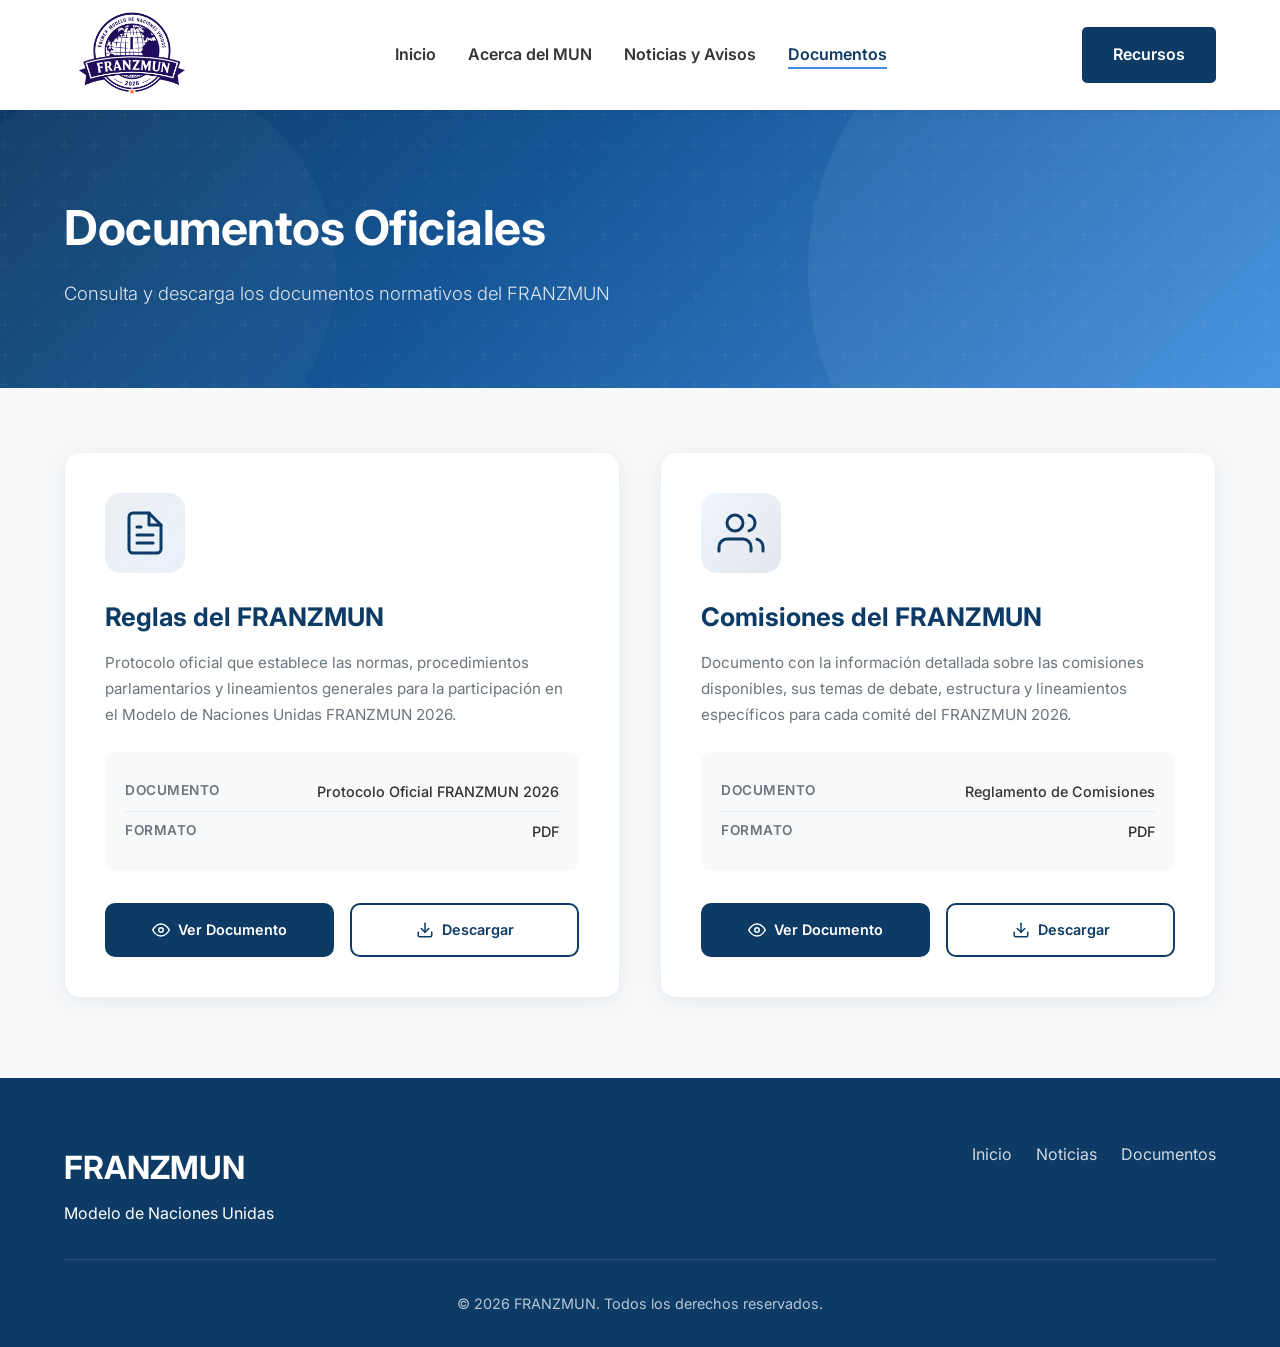
==== documentos.html @ 7cefefeb "Primer commit - FRANZMUN website con pagina de documentos" ====
<!DOCTYPE html>
<html lang="es">
<head>
    <meta charset="UTF-8">
    <meta name="viewport" content="width=device-width, initial-scale=1.0">
    <title>Documentos Oficiales | FRANZMUN</title>
    <meta name="description" content="Documentos oficiales de FRANZMUN: Protocolo y reglas del Modelo de Naciones Unidas y reglamento de Comisiones.">
    <!-- Google Fonts -->
    <link rel="preconnect" href="https://fonts.googleapis.com">
    <link rel="preconnect" href="https://fonts.gstatic.com" crossorigin>
    <link href="https://fonts.googleapis.com/css2?family=Inter:wght@300;400;600;700&display=swap" rel="stylesheet">
    <!-- Custom CSS -->
    <link rel="stylesheet" href="css/styles.css">
</head>
<body>

    <!-- Header / Navbar -->
    <header class="header">
        <div class="container navbar">
            <div class="logo">
                <a href="index.html"><img src="franzmun_transparente.png" alt="FRANZMUN Logo" class="logo-img"></a>
            </div>
            <nav class="nav-links">
                <ul>
                    <li><a href="index.html">Inicio</a></li>
                    <li><a href="index.html#acerca">Acerca del MUN</a></li>
                    <li><a href="index.html#noticias">Noticias y Avisos</a></li>
                    <li><a href="documentos.html" class="active-link">Documentos</a></li>
                </ul>
            </nav>
            <a href="index.html#herramientas" class="btn btn-primary">Recursos</a>
            <div class="menu-toggle" id="mobile-menu">
                <span class="bar"></span>
                <span class="bar"></span>
                <span class="bar"></span>
            </div>
        </div>
    </header>

    <!-- Page Banner -->
    <section class="docs-banner">
        <div class="docs-banner-overlay"></div>
        <div class="container docs-banner-content">
            <h1>Documentos Oficiales</h1>
            <p>Consulta y descarga los documentos normativos del FRANZMUN</p>
        </div>
    </section>

    <!-- Documents Section -->
    <section class="section docs-section">
        <div class="container">
            <div class="docs-grid">

                <!-- Reglas del FRANZMUN -->
                <div class="doc-card" id="reglas-card">
                    <div class="doc-card-icon">
                        <svg xmlns="http://www.w3.org/2000/svg" width="48" height="48" viewBox="0 0 24 24" fill="none" stroke="currentColor" stroke-width="1.5" stroke-linecap="round" stroke-linejoin="round">
                            <path d="M14 2H6a2 2 0 0 0-2 2v16a2 2 0 0 0 2 2h12a2 2 0 0 0 2-2V8z"/>
                            <polyline points="14 2 14 8 20 8"/>
                            <line x1="16" y1="13" x2="8" y2="13"/>
                            <line x1="16" y1="17" x2="8" y2="17"/>
                            <polyline points="10 9 9 9 8 9"/>
                        </svg>
                    </div>
                    <h2>Reglas del FRANZMUN</h2>
                    <p class="doc-description">Protocolo oficial que establece las normas, procedimientos parlamentarios y lineamientos generales para la participación en el Modelo de Naciones Unidas FRANZMUN 2026.</p>
                    <div class="doc-details">
                        <div class="doc-detail-item">
                            <span class="doc-detail-label">Documento</span>
                            <span class="doc-detail-value">Protocolo Oficial FRANZMUN 2026</span>
                        </div>
                        <div class="doc-detail-item">
                            <span class="doc-detail-label">Formato</span>
                            <span class="doc-detail-value">PDF</span>
                        </div>
                    </div>
                    <div class="doc-actions">
                        <a href="PROTOCOLO OFICIAL FRANZMUN 2026 (1).pdf" target="_blank" class="btn btn-primary doc-btn" id="btn-ver-reglas">
                            <svg xmlns="http://www.w3.org/2000/svg" width="18" height="18" viewBox="0 0 24 24" fill="none" stroke="currentColor" stroke-width="2" stroke-linecap="round" stroke-linejoin="round"><path d="M1 12s4-8 11-8 11 8 11 8-4 8-11 8-11-8-11-8z"/><circle cx="12" cy="12" r="3"/></svg>
                            Ver Documento
                        </a>
                        <a href="PROTOCOLO OFICIAL FRANZMUN 2026 (1).pdf" download class="btn btn-secondary doc-btn" id="btn-descargar-reglas">
                            <svg xmlns="http://www.w3.org/2000/svg" width="18" height="18" viewBox="0 0 24 24" fill="none" stroke="currentColor" stroke-width="2" stroke-linecap="round" stroke-linejoin="round"><path d="M21 15v4a2 2 0 0 1-2 2H5a2 2 0 0 1-2-2v-4"/><polyline points="7 10 12 15 17 10"/><line x1="12" y1="15" x2="12" y2="3"/></svg>
                            Descargar
                        </a>
                    </div>
                </div>

                <!-- Comisiones del FRANZMUN -->
                <div class="doc-card" id="comisiones-card">
                    <div class="doc-card-icon comisiones-icon">
                        <svg xmlns="http://www.w3.org/2000/svg" width="48" height="48" viewBox="0 0 24 24" fill="none" stroke="currentColor" stroke-width="1.5" stroke-linecap="round" stroke-linejoin="round">
                            <path d="M17 21v-2a4 4 0 0 0-4-4H5a4 4 0 0 0-4 4v2"/>
                            <circle cx="9" cy="7" r="4"/>
                            <path d="M23 21v-2a4 4 0 0 0-3-3.87"/>
                            <path d="M16 3.13a4 4 0 0 1 0 7.75"/>
                        </svg>
                    </div>
                    <h2>Comisiones del FRANZMUN</h2>
                    <p class="doc-description">Documento con la información detallada sobre las comisiones disponibles, sus temas de debate, estructura y lineamientos específicos para cada comité del FRANZMUN 2026.</p>
                    <div class="doc-details">
                        <div class="doc-detail-item">
                            <span class="doc-detail-label">Documento</span>
                            <span class="doc-detail-value">Reglamento de Comisiones</span>
                        </div>
                        <div class="doc-detail-item">
                            <span class="doc-detail-label">Formato</span>
                            <span class="doc-detail-value">PDF</span>
                        </div>
                    </div>
                    <div class="doc-actions">
                        <a href="Documento sin título (3).pdf" target="_blank" class="btn btn-primary doc-btn" id="btn-ver-comisiones">
                            <svg xmlns="http://www.w3.org/2000/svg" width="18" height="18" viewBox="0 0 24 24" fill="none" stroke="currentColor" stroke-width="2" stroke-linecap="round" stroke-linejoin="round"><path d="M1 12s4-8 11-8 11 8 11 8-4 8-11 8-11-8-11-8z"/><circle cx="12" cy="12" r="3"/></svg>
                            Ver Documento
                        </a>
                        <a href="Documento sin título (3).pdf" download class="btn btn-secondary doc-btn" id="btn-descargar-comisiones">
                            <svg xmlns="http://www.w3.org/2000/svg" width="18" height="18" viewBox="0 0 24 24" fill="none" stroke="currentColor" stroke-width="2" stroke-linecap="round" stroke-linejoin="round"><path d="M21 15v4a2 2 0 0 1-2 2H5a2 2 0 0 1-2-2v-4"/><polyline points="7 10 12 15 17 10"/><line x1="12" y1="15" x2="12" y2="3"/></svg>
                            Descargar
                        </a>
                    </div>
                </div>

            </div>
        </div>
    </section>

    <!-- Footer -->
    <footer class="footer">
        <div class="container">
            <div class="footer-content">
                <div class="footer-brand">
                    <h2>FRANZMUN</h2>
                    <p>Modelo de Naciones Unidas</p>
                </div>
                <div class="footer-links">
                    <ul>
                        <li><a href="index.html">Inicio</a></li>
                        <li><a href="index.html#noticias">Noticias</a></li>
                        <li><a href="documentos.html">Documentos</a></li>
                    </ul>
                </div>
            </div>
            <div class="footer-bottom">
                <p>&copy; 2026 FRANZMUN. Todos los derechos reservados.</p>
            </div>
        </div>
    </footer>

    <!-- Custom JS -->
    <script src="js/main.js"></script>
</body>
</html>
---- css/styles.css ----
/* =========================================
   VARIABLES & DESIGN TOKENS
   ========================================= */
:root {
    /* Colors - Corporate Blue, White, and Grays */
    --primary-color: #0d3b66;      /* Deep Corporate Blue */
    --primary-light: #165696;
    --secondary-color: #418fde;    /* UN Light Blue Accent */
    --bg-color: #ffffff;           /* Pure White */
    --bg-light: #f8f9fa;           /* Light Gray for section distinction */
    --text-main: #333333;          /* Dark gray for readable text */
    --text-muted: #6c757d;
    --white: #ffffff;
    
    /* Typography */
    --font-family: 'Inter', sans-serif;
    
    /* Transitions & Shadows */
    --transition-speed: 0.3s;
    --box-shadow: 0 10px 30px rgba(0, 0, 0, 0.05);
    --box-shadow-hover: 0 15px 40px rgba(13, 59, 102, 0.15);
}

/* =========================================
   RESET & GLOBAL STYLES
   ========================================= */
* {
    margin: 0;
    padding: 0;
    box-sizing: border-box;
}

html {
    scroll-behavior: smooth;
}

body {
    font-family: var(--font-family);
    background-color: var(--bg-color);
    color: var(--text-main);
    line-height: 1.6;
    overflow-x: hidden;
}

a {
    text-decoration: none;
    color: inherit;
    transition: color var(--transition-speed);
}

ul {
    list-style: none;
}

.container {
    width: 90%;
    max-width: 1200px;
    margin: 0 auto;
}

.section {
    padding: 5rem 0;
}

.bg-light {
    background-color: var(--bg-light);
}

.text-center {
    text-align: center;
}

.section-header {
    margin-bottom: 3rem;
}

.section-header h2 {
    font-size: 2.5rem;
    color: var(--primary-color);
    margin-bottom: 0.5rem;
}

.section-header p {
    color: var(--text-muted);
    font-size: 1.1rem;
}

/* =========================================
   BUTTONS
   ========================================= */
.btn {
    display: inline-block;
    padding: 0.8rem 1.8rem;
    border-radius: 5px;
    font-weight: 600;
    cursor: pointer;
    transition: all var(--transition-speed);
    text-align: center;
}

.btn-primary {
    background-color: var(--primary-color);
    color: var(--white);
    border: 2px solid var(--primary-color);
}

.btn-primary:hover {
    background-color: var(--primary-light);
    border-color: var(--primary-light);
    transform: translateY(-2px);
    box-shadow: 0 5px 15px rgba(13, 59, 102, 0.3);
}

.btn-secondary {
    background-color: transparent;
    color: var(--primary-color);
    border: 2px solid var(--primary-color);
}

.btn-secondary:hover {
    background-color: var(--primary-color);
    color: var(--white);
    transform: translateY(-2px);
}

/* =========================================
   HEADER & NAVBAR
   ========================================= */
.header {
    background-color: rgba(255, 255, 255, 0.95);
    backdrop-filter: blur(10px);
    position: fixed;
    width: 100%;
    top: 0;
    z-index: 1000;
    box-shadow: 0 2px 10px rgba(0,0,0,0.05);
}

.navbar {
    display: flex;
    justify-content: space-between;
    align-items: center;
    height: 110px;
}

.logo a {
    display: flex;
    align-items: center;
}

.logo-img {
    height: 90px;
    width: auto;
    transition: transform var(--transition-speed);
}
.logo-img:hover {
    transform: scale(1.05);
}

.nav-links ul {
    display: flex;
    gap: 2rem;
}

.nav-links a {
    font-weight: 600;
    color: var(--text-main);
    position: relative;
}

.nav-links a::after {
    content: '';
    position: absolute;
    width: 0;
    height: 2px;
    bottom: -5px;
    left: 0;
    background-color: var(--secondary-color);
    transition: width var(--transition-speed);
}

.nav-links a:hover::after {
    width: 100%;
}

.nav-links a:hover {
    color: var(--primary-color);
}

.menu-toggle {
    display: none;
    cursor: pointer;
}

.bar {
    display: block;
    width: 25px;
    height: 3px;
    margin: 5px auto;
    transition: all 0.3s ease-in-out;
    background-color: var(--primary-color);
}

/* =========================================
   HERO SECTION
   ========================================= */
.hero {
    margin-top: 80px;
    min-height: calc(100vh - 80px);
    display: flex;
    align-items: center;
    background: linear-gradient(135deg, rgba(248,249,250,1) 0%, rgba(233,236,239,1) 100%);
    position: relative;
    overflow: hidden;
}

/* Abstract Background Shapes */
.hero::before {
    content: '';
    position: absolute;
    top: -10%;
    right: -5%;
    width: 500px;
    height: 500px;
    background-color: rgba(13, 59, 102, 0.05);
    border-radius: 50%;
    z-index: 0;
}

.hero-content {
    max-width: 800px;
    position: relative;
    z-index: 1;
}

.hero h1 {
    font-size: 4rem;
    line-height: 1.2;
    color: var(--primary-color);
    margin-bottom: 1.5rem;
}

.hero h1 span {
    color: var(--secondary-color);
}

.hero p {
    font-size: 1.2rem;
    color: var(--text-muted);
    margin-bottom: 2rem;
    max-width: 600px;
}

.hero-buttons {
    display: flex;
    gap: 1rem;
}

/* =========================================
   CARDS (About & Tools)
   ========================================= */
.about-grid, .tools-grid {
    display: grid;
    grid-template-columns: repeat(auto-fit, minmax(300px, 1fr));
    gap: 2rem;
}

.card, .tool-card {
    background-color: var(--white);
    padding: 2.5rem;
    border-radius: 10px;
    box-shadow: var(--box-shadow);
    transition: all var(--transition-speed);
    border-bottom: 4px solid transparent;
}

.card:hover, .tool-card:hover {
    transform: translateY(-5px);
    box-shadow: var(--box-shadow-hover);
    border-bottom-color: var(--primary-color);
}

.card h3, .tool-card h3 {
    color: var(--primary-color);
    margin-bottom: 1rem;
    font-size: 1.5rem;
}

/* =========================================
   NEWS SECTION
   ========================================= */
.news-grid {
    display: grid;
    grid-template-columns: repeat(auto-fit, minmax(300px, 1fr));
    gap: 2rem;
}

.news-card {
    background: var(--white);
    border-radius: 10px;
    overflow: hidden;
    box-shadow: var(--box-shadow);
    transition: transform var(--transition-speed);
}

.news-card:hover {
    transform: translateY(-5px);
    box-shadow: var(--box-shadow-hover);
}

.news-image {
    width: 100%;
    height: 200px;
    background-color: #e9ecef;
}

.news-content {
    padding: 1.5rem;
}

.news-content .date {
    font-size: 0.85rem;
    color: var(--secondary-color);
    font-weight: 600;
    display: block;
    margin-bottom: 0.5rem;
}

.news-content h3 {
    margin-bottom: 1rem;
    font-size: 1.25rem;
}

.read-more {
    color: var(--primary-color);
    font-weight: 600;
    font-size: 0.9rem;
}

.read-more:hover {
    color: var(--secondary-color);
}

/* =========================================
   VIDEO SECTION
   ========================================= */
.video-wrapper {
    width: 100%;
    max-width: 800px;
    margin: 0 auto;
    border-radius: 15px;
    overflow: hidden;
    box-shadow: var(--box-shadow);
    aspect-ratio: 16/9;
    background-color: #000;
    display: flex;
    justify-content: center;
    align-items: center;
    position: relative;
    cursor: pointer;
}

.video-placeholder {
    text-align: center;
    color: var(--white);
}

.play-icon {
    font-size: 4rem;
    color: rgba(255, 255, 255, 0.8);
    transition: color var(--transition-speed), transform var(--transition-speed);
}

.video-wrapper:hover .play-icon {
    color: var(--white);
    transform: scale(1.1);
}

/* =========================================
   FOOTER
   ========================================= */
.footer {
    background-color: var(--primary-color);
    color: var(--white);
    padding: 4rem 0 2rem;
}

.footer-content {
    display: flex;
    justify-content: space-between;
    flex-wrap: wrap;
    margin-bottom: 2rem;
    border-bottom: 1px solid rgba(255,255,255,0.1);
    padding-bottom: 2rem;
}

.footer-brand {
    display: flex;
    flex-direction: column;
}

.footer-brand h2 {
    font-size: 2rem;
    margin-bottom: 0.5rem;
}

.footer-links ul {
    display: flex;
    gap: 1.5rem;
}

.footer-links a {
    opacity: 0.8;
}

.footer-links a:hover {
    opacity: 1;
    color: var(--secondary-color);
}

.footer-bottom {
    text-align: center;
    opacity: 0.7;
    font-size: 0.9rem;
}

/* =========================================
   RESPONSIVE DESIGN
   ========================================= */
@media (max-width: 900px) {
    .hero h1 {
        font-size: 3rem;
    }
}

@media (max-width: 768px) {
    .menu-toggle {
        display: block;
    }

    .nav-links {
        position: absolute;
        top: 80px;
        left: -100%;
        width: 100%;
        background-color: var(--white);
        flex-direction: column;
        text-align: center;
        transition: 0.3s;
        box-shadow: 0 10px 10px rgba(0,0,0,0.1);
        padding: 2rem 0;
    }

    .nav-links.active {
        left: 0;
    }

    .nav-links ul {
        flex-direction: column;
        gap: 1.5rem;
    }

    .navbar .btn {
        display: none;
    }

    .hero {
        text-align: center;
    }

    .hero-buttons {
        justify-content: center;
    }
}

/* =========================================
   DOCUMENTS PAGE
   ========================================= */

/* Active nav link */
.active-link {
    color: var(--primary-color) !important;
}

.active-link::after {
    width: 100% !important;
}

/* Banner */
.docs-banner {
    margin-top: 110px;
    position: relative;
    background: linear-gradient(135deg, var(--primary-color) 0%, var(--primary-light) 40%, var(--secondary-color) 100%);
    padding: 5rem 0;
    overflow: hidden;
}

.docs-banner::before {
    content: '';
    position: absolute;
    top: -50%;
    right: -10%;
    width: 600px;
    height: 600px;
    background: rgba(255, 255, 255, 0.05);
    border-radius: 50%;
    z-index: 0;
}

.docs-banner::after {
    content: '';
    position: absolute;
    bottom: -30%;
    left: -5%;
    width: 400px;
    height: 400px;
    background: rgba(255, 255, 255, 0.03);
    border-radius: 50%;
    z-index: 0;
}

.docs-banner-overlay {
    position: absolute;
    top: 0;
    left: 0;
    right: 0;
    bottom: 0;
    background: url("data:image/svg+xml,%3Csvg width='60' height='60' viewBox='0 0 60 60' xmlns='http://www.w3.org/2000/svg'%3E%3Cg fill='none' fill-rule='evenodd'%3E%3Cg fill='%23ffffff' fill-opacity='0.03'%3E%3Cpath d='M36 34v-4h-2v4h-4v2h4v4h2v-4h4v-2h-4zm0-30V0h-2v4h-4v2h4v4h2V6h4V4h-4zM6 34v-4H4v4H0v2h4v4h2v-4h4v-2H6zM6 4V0H4v4H0v2h4v4h2V6h4V4H6z'/%3E%3C/g%3E%3C/g%3E%3C/svg%3E");
    z-index: 0;
}

.docs-banner-content {
    position: relative;
    z-index: 1;
}

.docs-banner-content h1 {
    font-size: 3rem;
    color: var(--white);
    margin-bottom: 0.75rem;
    font-weight: 700;
    letter-spacing: -0.5px;
}

.docs-banner-content p {
    color: rgba(255, 255, 255, 0.85);
    font-size: 1.15rem;
    font-weight: 300;
}

/* Documents Grid */
.docs-section {
    padding: 4rem 0 5rem;
    background-color: var(--bg-light);
}

.docs-grid {
    display: grid;
    grid-template-columns: repeat(2, 1fr);
    gap: 2.5rem;
}

/* Document Card */
.doc-card {
    background: var(--white);
    border-radius: 16px;
    padding: 2.5rem;
    box-shadow: 0 4px 24px rgba(13, 59, 102, 0.08);
    transition: all 0.4s cubic-bezier(0.25, 0.46, 0.45, 0.94);
    position: relative;
    overflow: hidden;
    border: 1px solid rgba(13, 59, 102, 0.06);
}

.doc-card::before {
    content: '';
    position: absolute;
    top: 0;
    left: 0;
    right: 0;
    height: 4px;
    background: linear-gradient(90deg, var(--primary-color), var(--secondary-color));
    transform: scaleX(0);
    transform-origin: left;
    transition: transform 0.4s ease;
}

.doc-card:hover {
    transform: translateY(-8px);
    box-shadow: 0 20px 50px rgba(13, 59, 102, 0.15);
}

.doc-card:hover::before {
    transform: scaleX(1);
}

/* Card Icon */
.doc-card-icon {
    width: 80px;
    height: 80px;
    border-radius: 16px;
    background: linear-gradient(135deg, rgba(13, 59, 102, 0.08), rgba(65, 143, 222, 0.12));
    display: flex;
    align-items: center;
    justify-content: center;
    margin-bottom: 1.5rem;
    color: var(--primary-color);
    transition: all 0.4s ease;
}

.comisiones-icon {
    background: linear-gradient(135deg, rgba(65, 143, 222, 0.08), rgba(13, 59, 102, 0.12));
}

.doc-card:hover .doc-card-icon {
    background: linear-gradient(135deg, var(--primary-color), var(--secondary-color));
    color: var(--white);
    transform: scale(1.05);
}

/* Card Content */
.doc-card h2 {
    font-size: 1.6rem;
    color: var(--primary-color);
    margin-bottom: 0.75rem;
    font-weight: 700;
}

.doc-description {
    color: var(--text-muted);
    font-size: 0.95rem;
    line-height: 1.7;
    margin-bottom: 1.5rem;
}

/* Document Details */
.doc-details {
    background: var(--bg-light);
    border-radius: 10px;
    padding: 1.25rem;
    margin-bottom: 2rem;
}

.doc-detail-item {
    display: flex;
    justify-content: space-between;
    align-items: center;
    padding: 0.5rem 0;
}

.doc-detail-item + .doc-detail-item {
    border-top: 1px solid rgba(13, 59, 102, 0.08);
}

.doc-detail-label {
    font-size: 0.85rem;
    color: var(--text-muted);
    font-weight: 600;
    text-transform: uppercase;
    letter-spacing: 0.5px;
}

.doc-detail-value {
    font-size: 0.9rem;
    color: var(--text-main);
    font-weight: 500;
}

/* Action Buttons */
.doc-actions {
    display: flex;
    gap: 1rem;
}

.doc-btn {
    flex: 1;
    display: inline-flex;
    align-items: center;
    justify-content: center;
    gap: 0.5rem;
    padding: 0.85rem 1.2rem;
    font-size: 0.9rem;
    border-radius: 10px;
}

.doc-btn svg {
    flex-shrink: 0;
}

/* Responsive for Documents Page */
@media (max-width: 900px) {
    .docs-grid {
        grid-template-columns: 1fr;
        gap: 2rem;
    }

    .docs-banner-content h1 {
        font-size: 2.2rem;
    }
}

@media (max-width: 768px) {
    .docs-banner {
        margin-top: 80px;
        padding: 3rem 0;
    }

    .docs-banner-content h1 {
        font-size: 1.8rem;
    }

    .doc-card {
        padding: 1.5rem;
    }

    .doc-actions {
        flex-direction: column;
    }
}
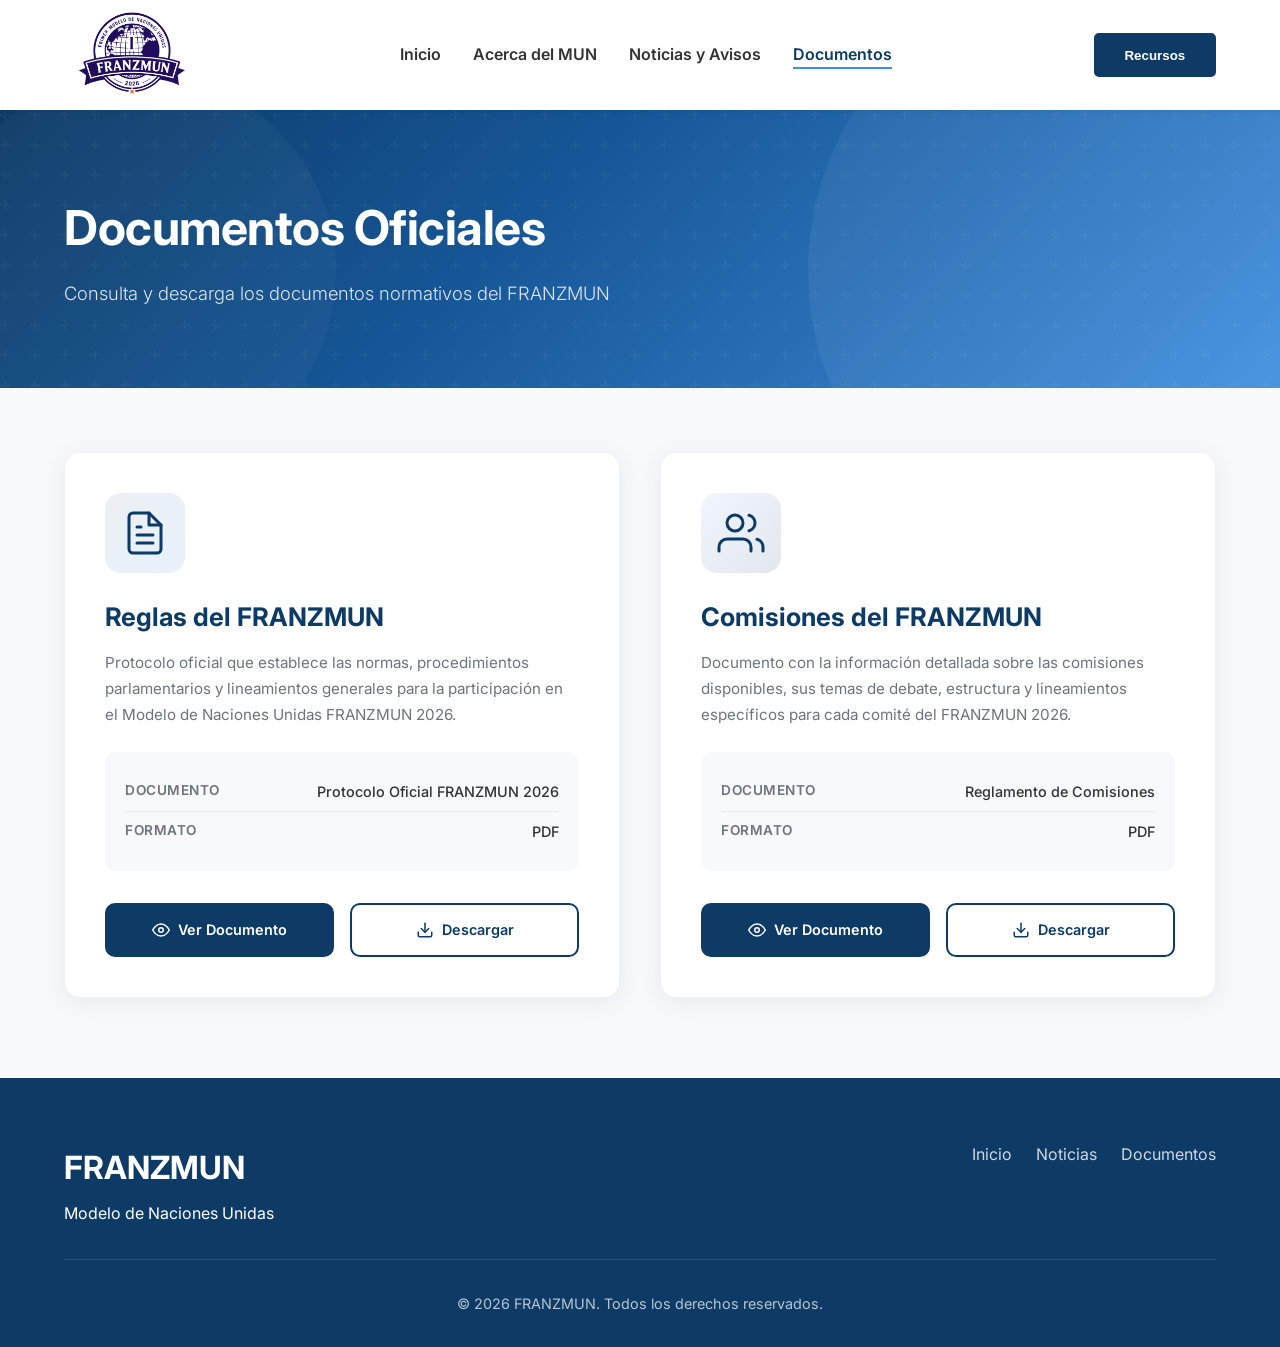
==== commit 7c5e7d32: "feat: agregar boton y modal de recursos con contactos e instagram" ====
--- a/documentos.html
+++ b/documentos.html
@@ -10,7 +10,7 @@
     <link rel="preconnect" href="https://fonts.gstatic.com" crossorigin>
     <link href="https://fonts.googleapis.com/css2?family=Inter:wght@300;400;600;700&display=swap" rel="stylesheet">
     <!-- Custom CSS -->
-    <link rel="stylesheet" href="css/styles.css">
+    <link rel="stylesheet" href="css/styles.css?v=1.1">
 </head>
 <body>
 
@@ -28,7 +28,7 @@
                     <li><a href="documentos.html" class="active-link">Documentos</a></li>
                 </ul>
             </nav>
-            <a href="index.html#herramientas" class="btn btn-primary">Recursos</a>
+            <button class="btn btn-primary" id="recursos-btn">Recursos</button>
             <div class="menu-toggle" id="mobile-menu">
                 <span class="bar"></span>
                 <span class="bar"></span>
@@ -109,11 +109,11 @@
                         </div>
                     </div>
                     <div class="doc-actions">
-                        <a href="Documento sin título (3).pdf" target="_blank" class="btn btn-primary doc-btn" id="btn-ver-comisiones">
+                        <a href="COMICIONES FRANZMUN.pdf" target="_blank" class="btn btn-primary doc-btn" id="btn-ver-comisiones">
                             <svg xmlns="http://www.w3.org/2000/svg" width="18" height="18" viewBox="0 0 24 24" fill="none" stroke="currentColor" stroke-width="2" stroke-linecap="round" stroke-linejoin="round"><path d="M1 12s4-8 11-8 11 8 11 8-4 8-11 8-11-8-11-8z"/><circle cx="12" cy="12" r="3"/></svg>
                             Ver Documento
                         </a>
-                        <a href="Documento sin título (3).pdf" download class="btn btn-secondary doc-btn" id="btn-descargar-comisiones">
+                        <a href="COMICIONES FRANZMUN.pdf" download class="btn btn-secondary doc-btn" id="btn-descargar-comisiones">
                             <svg xmlns="http://www.w3.org/2000/svg" width="18" height="18" viewBox="0 0 24 24" fill="none" stroke="currentColor" stroke-width="2" stroke-linecap="round" stroke-linejoin="round"><path d="M21 15v4a2 2 0 0 1-2 2H5a2 2 0 0 1-2-2v-4"/><polyline points="7 10 12 15 17 10"/><line x1="12" y1="15" x2="12" y2="3"/></svg>
                             Descargar
                         </a>
@@ -146,6 +146,64 @@
         </div>
     </footer>
 
+    <!-- Modal de Recursos -->
+    <div id="recursos-modal" class="modal-overlay">
+        <div class="modal-card">
+            <button class="modal-close" id="modal-close-btn" aria-label="Cerrar modal">
+                <svg xmlns="http://www.w3.org/2000/svg" width="24" height="24" viewBox="0 0 24 24" fill="none" stroke="currentColor" stroke-width="2" stroke-linecap="round" stroke-linejoin="round">
+                    <line x1="18" y1="6" x2="6" y2="18"></line>
+                    <line x1="6" y1="6" x2="18" y2="18"></line>
+                </svg>
+            </button>
+            <div class="modal-header">
+                <h2>Recursos FRANZMUN</h2>
+                <p>Información de contacto y redes oficiales del Modelo de Naciones Unidas</p>
+            </div>
+            <div class="modal-body">
+                <div class="modal-section">
+                    <h3>Contactos</h3>
+                    <div class="contacts-grid">
+                        <a href="tel:+59162389185" class="contact-item">
+                            <span class="contact-icon">
+                                <svg xmlns="http://www.w3.org/2000/svg" width="20" height="20" viewBox="0 0 24 24" fill="none" stroke="currentColor" stroke-width="2" stroke-linecap="round" stroke-linejoin="round">
+                                    <path d="M22 16.92v3a2 2 0 0 1-2.18 2 19.79 19.79 0 0 1-8.63-3.07 19.5 19.5 0 0 1-6-6 19.79 19.79 0 0 1-3.07-8.67A2 2 0 0 1 4.11 2h3a2 2 0 0 1 2 1.72 12.84 12.84 0 0 0 .7 2.81 2 2 0 0 1-.45 2.11L8.09 9.91a16 16 0 0 0 6 6l1.27-1.27a2 2 0 0 1 2.11-.45 12.84 12.84 0 0 0 2.81.7A2 2 0 0 1 22 16.92z"></path>
+                                </svg>
+                            </span>
+                            <div class="contact-details">
+                                <span class="contact-label">Teléfono 1</span>
+                                <span class="contact-value">+591 62389185</span>
+                            </div>
+                        </a>
+                        <a href="tel:+59160623508" class="contact-item">
+                            <span class="contact-icon">
+                                <svg xmlns="http://www.w3.org/2000/svg" width="20" height="20" viewBox="0 0 24 24" fill="none" stroke="currentColor" stroke-width="2" stroke-linecap="round" stroke-linejoin="round">
+                                    <path d="M22 16.92v3a2 2 0 0 1-2.18 2 19.79 19.79 0 0 1-8.63-3.07 19.5 19.5 0 0 1-6-6 19.79 19.79 0 0 1-3.07-8.67A2 2 0 0 1 4.11 2h3a2 2 0 0 1 2 1.72 12.84 12.84 0 0 0 .7 2.81 2 2 0 0 1-.45 2.11L8.09 9.91a16 16 0 0 0 6 6l1.27-1.27a2 2 0 0 1 2.11-.45 12.84 12.84 0 0 0 2.81.7A2 2 0 0 1 22 16.92z"></path>
+                                </svg>
+                            </span>
+                            <div class="contact-details">
+                                <span class="contact-label">Teléfono 2</span>
+                                <span class="contact-value">+591 60623508</span>
+                            </div>
+                        </a>
+                    </div>
+                </div>
+                <div class="modal-section">
+                    <h3>Síguenos</h3>
+                    <a href="https://www.instagram.com/franzmun.lp?igsh=ZDd5dXFoaGRzeDM3" target="_blank" rel="noopener noreferrer" class="instagram-link">
+                        <span class="instagram-icon">
+                            <svg xmlns="http://www.w3.org/2000/svg" width="24" height="24" viewBox="0 0 24 24" fill="none" stroke="currentColor" stroke-width="2" stroke-linecap="round" stroke-linejoin="round">
+                                <rect x="2" y="2" width="20" height="20" rx="5" ry="5"></rect>
+                                <path d="M16 11.37A4 4 0 1 1 12.63 8 4 4 0 0 1 16 11.37z"></path>
+                                <line x1="17.5" y1="6.5" x2="17.51" y2="6.5"></line>
+                            </svg>
+                        </span>
+                        <span class="instagram-text">Síguenos en Instagram</span>
+                    </a>
+                </div>
+            </div>
+        </div>
+    </div>
+
     <!-- Custom JS -->
     <script src="js/main.js"></script>
 </body>
--- a/css/styles.css
+++ b/css/styles.css
@@ -202,53 +202,172 @@
 }
 
 /* =========================================
-   HERO SECTION
-   ========================================= */
-.hero {
-    margin-top: 80px;
-    min-height: calc(100vh - 80px);
-    display: flex;
-    align-items: center;
-    background: linear-gradient(135deg, rgba(248,249,250,1) 0%, rgba(233,236,239,1) 100%);
+   HERO CAROUSEL
+   ========================================= */
+.hero-carousel {
+    margin-top: 110px;
     position: relative;
+    height: calc(100vh - 110px);
+    min-height: 500px;
     overflow: hidden;
 }
 
-/* Abstract Background Shapes */
-.hero::before {
-    content: '';
+.carousel-slides {
+    position: relative;
+    width: 100%;
+    height: 100%;
+}
+
+.carousel-slide {
     position: absolute;
-    top: -10%;
-    right: -5%;
-    width: 500px;
-    height: 500px;
-    background-color: rgba(13, 59, 102, 0.05);
-    border-radius: 50%;
+    top: 0;
+    left: 0;
+    width: 100%;
+    height: 100%;
+    background-size: cover;
+    background-position: center;
+    background-repeat: no-repeat;
+    opacity: 0;
+    transition: opacity 1s ease-in-out;
+    display: flex;
+    align-items: center;
     z-index: 0;
 }
 
-.hero-content {
+.carousel-slide.active {
+    opacity: 1;
+    z-index: 1;
+}
+
+.carousel-overlay {
+    position: absolute;
+    top: 0;
+    left: 0;
+    right: 0;
+    bottom: 0;
+    background: linear-gradient(135deg, rgba(13, 59, 102, 0.75) 0%, rgba(13, 59, 102, 0.45) 50%, rgba(0, 0, 0, 0.3) 100%);
+    z-index: 1;
+}
+
+.carousel-content {
+    position: relative;
+    z-index: 2;
     max-width: 800px;
-    position: relative;
-    z-index: 1;
-}
-
-.hero h1 {
+}
+
+.carousel-content h1 {
     font-size: 4rem;
-    line-height: 1.2;
-    color: var(--primary-color);
+    line-height: 1.15;
+    color: var(--white);
     margin-bottom: 1.5rem;
-}
-
-.hero h1 span {
-    color: var(--secondary-color);
-}
-
-.hero p {
+    text-shadow: 0 2px 20px rgba(0, 0, 0, 0.3);
+    animation: fadeInUp 0.8s ease-out;
+}
+
+.carousel-content h1 span {
+    color: #7ec8e3;
+}
+
+.carousel-content p {
     font-size: 1.2rem;
-    color: var(--text-muted);
+    color: rgba(255, 255, 255, 0.9);
     margin-bottom: 2rem;
     max-width: 600px;
+    text-shadow: 0 1px 10px rgba(0, 0, 0, 0.2);
+    animation: fadeInUp 0.8s ease-out 0.2s both;
+}
+
+.carousel-content .hero-buttons {
+    animation: fadeInUp 0.8s ease-out 0.4s both;
+}
+
+/* Light variant buttons for dark backgrounds */
+.btn-light {
+    color: var(--white) !important;
+    border-color: var(--white) !important;
+}
+
+.btn-light:hover {
+    background-color: var(--white) !important;
+    color: var(--primary-color) !important;
+}
+
+/* Carousel Indicators */
+.carousel-indicators {
+    position: absolute;
+    bottom: 2rem;
+    left: 50%;
+    transform: translateX(-50%);
+    display: flex;
+    gap: 0.75rem;
+    z-index: 10;
+}
+
+.indicator {
+    width: 12px;
+    height: 12px;
+    border-radius: 50%;
+    border: 2px solid rgba(255, 255, 255, 0.7);
+    background: transparent;
+    cursor: pointer;
+    transition: all 0.3s ease;
+    padding: 0;
+}
+
+.indicator:hover {
+    background: rgba(255, 255, 255, 0.5);
+}
+
+.indicator.active {
+    background: var(--white);
+    border-color: var(--white);
+    transform: scale(1.2);
+}
+
+/* Carousel Arrows */
+.carousel-arrow {
+    position: absolute;
+    top: 50%;
+    transform: translateY(-50%);
+    z-index: 10;
+    background: rgba(255, 255, 255, 0.15);
+    backdrop-filter: blur(5px);
+    border: 1px solid rgba(255, 255, 255, 0.25);
+    color: var(--white);
+    font-size: 1.5rem;
+    width: 50px;
+    height: 50px;
+    border-radius: 50%;
+    cursor: pointer;
+    transition: all 0.3s ease;
+    display: flex;
+    align-items: center;
+    justify-content: center;
+}
+
+.carousel-arrow:hover {
+    background: rgba(255, 255, 255, 0.3);
+    transform: translateY(-50%) scale(1.1);
+}
+
+.carousel-prev {
+    left: 1.5rem;
+}
+
+.carousel-next {
+    right: 1.5rem;
+}
+
+/* Animation */
+@keyframes fadeInUp {
+    from {
+        opacity: 0;
+        transform: translateY(25px);
+    }
+    to {
+        opacity: 1;
+        transform: translateY(0);
+    }
 }
 
 .hero-buttons {
@@ -377,6 +496,142 @@
 }
 
 /* =========================================
+   HOMEPAGE DOCUMENTS SECTION
+   ========================================= */
+.docs-home-grid {
+    display: grid;
+    grid-template-columns: repeat(2, 1fr);
+    gap: 2rem;
+    margin-bottom: 2.5rem;
+}
+
+.doc-home-card {
+    background: var(--white);
+    border-radius: 16px;
+    padding: 2.5rem;
+    box-shadow: 0 4px 24px rgba(13, 59, 102, 0.08);
+    transition: all 0.4s cubic-bezier(0.25, 0.46, 0.45, 0.94);
+    position: relative;
+    overflow: hidden;
+    border: 1px solid rgba(13, 59, 102, 0.06);
+}
+
+.doc-home-card::before {
+    content: '';
+    position: absolute;
+    top: 0;
+    left: 0;
+    right: 0;
+    height: 4px;
+    background: linear-gradient(90deg, var(--primary-color), var(--secondary-color));
+    transform: scaleX(0);
+    transform-origin: left;
+    transition: transform 0.4s ease;
+}
+
+.doc-home-card:hover {
+    transform: translateY(-8px);
+    box-shadow: 0 20px 50px rgba(13, 59, 102, 0.15);
+}
+
+.doc-home-card:hover::before {
+    transform: scaleX(1);
+}
+
+.doc-home-icon {
+    width: 70px;
+    height: 70px;
+    border-radius: 14px;
+    background: linear-gradient(135deg, rgba(13, 59, 102, 0.08), rgba(65, 143, 222, 0.12));
+    display: flex;
+    align-items: center;
+    justify-content: center;
+    margin-bottom: 1.25rem;
+    color: var(--primary-color);
+    transition: all 0.4s ease;
+}
+
+.doc-home-card:hover .doc-home-icon {
+    background: linear-gradient(135deg, var(--primary-color), var(--secondary-color));
+    color: var(--white);
+    transform: scale(1.05);
+}
+
+.doc-home-card h3 {
+    color: var(--primary-color);
+    font-size: 1.35rem;
+    margin-bottom: 0.75rem;
+    font-weight: 700;
+}
+
+.doc-home-card > p {
+    color: var(--text-muted);
+    font-size: 0.95rem;
+    line-height: 1.7;
+    margin-bottom: 1.5rem;
+}
+
+.doc-home-actions {
+    display: flex;
+    gap: 0.75rem;
+}
+
+.btn-sm {
+    padding: 0.55rem 1.2rem;
+    font-size: 0.85rem;
+    border-radius: 8px;
+}
+
+.docs-home-cta {
+    text-align: center;
+    margin-top: 1rem;
+}
+
+/* =========================================
+   VIDEOS GRID SECTION
+   ========================================= */
+.videos-grid {
+    display: grid;
+    grid-template-columns: repeat(2, 1fr);
+    gap: 2rem;
+}
+
+.video-card {
+    border-radius: 16px;
+    overflow: hidden;
+    box-shadow: 0 4px 24px rgba(13, 59, 102, 0.08);
+    transition: all 0.4s cubic-bezier(0.25, 0.46, 0.45, 0.94);
+    background: var(--white);
+}
+
+.video-card:hover {
+    transform: translateY(-5px);
+    box-shadow: 0 20px 50px rgba(13, 59, 102, 0.15);
+}
+
+.video-card .video-wrapper {
+    border-radius: 0;
+    max-width: 100%;
+    margin: 0;
+    box-shadow: none;
+}
+
+.video-info {
+    padding: 1.25rem 1.5rem;
+}
+
+.video-info h3 {
+    color: var(--primary-color);
+    font-size: 1.15rem;
+    margin-bottom: 0.4rem;
+}
+
+.video-info p {
+    color: var(--text-muted);
+    font-size: 0.9rem;
+}
+
+/* =========================================
    FOOTER
    ========================================= */
 .footer {
@@ -428,8 +683,13 @@
    RESPONSIVE DESIGN
    ========================================= */
 @media (max-width: 900px) {
-    .hero h1 {
+    .carousel-content h1 {
         font-size: 3rem;
+    }
+
+    .docs-home-grid,
+    .videos-grid {
+        grid-template-columns: 1fr;
     }
 }
 
@@ -464,12 +724,36 @@
         display: none;
     }
 
-    .hero {
+    .hero-carousel {
+        margin-top: 80px;
+        height: calc(100vh - 80px);
+    }
+
+    .carousel-content {
         text-align: center;
+    }
+
+    .carousel-content h1 {
+        font-size: 2.2rem;
     }
 
     .hero-buttons {
         justify-content: center;
+        flex-wrap: wrap;
+    }
+
+    .carousel-arrow {
+        width: 40px;
+        height: 40px;
+        font-size: 1.2rem;
+    }
+
+    .carousel-prev {
+        left: 0.75rem;
+    }
+
+    .carousel-next {
+        right: 0.75rem;
     }
 }
 
@@ -714,7 +998,213 @@
     }
 
     .doc-actions {
-        flex-direction: column;
-    }
-}
-
+    }
+}
+
+/* =========================================
+   MODAL DE RECURSOS
+   ========================================= */
+.modal-overlay {
+    position: fixed;
+    top: 0;
+    left: 0;
+    right: 0;
+    bottom: 0;
+    background-color: rgba(13, 59, 102, 0.4);
+    backdrop-filter: blur(8px);
+    -webkit-backdrop-filter: blur(8px);
+    display: flex;
+    justify-content: center;
+    align-items: center;
+    z-index: 2000;
+    opacity: 0;
+    visibility: hidden;
+    transition: opacity var(--transition-speed) ease, visibility var(--transition-speed) ease;
+}
+
+.modal-overlay.active {
+    opacity: 1;
+    visibility: visible;
+}
+
+.modal-card {
+    background-color: var(--white);
+    width: 90%;
+    max-width: 480px;
+    border-radius: 20px;
+    padding: 2.5rem 2rem;
+    box-shadow: 0 20px 40px rgba(0, 0, 0, 0.15);
+    position: relative;
+    transform: scale(0.9);
+    transition: transform var(--transition-speed) cubic-bezier(0.34, 1.56, 0.64, 1);
+    border: 1px solid rgba(255, 255, 255, 0.8);
+}
+
+.modal-overlay.active .modal-card {
+    transform: scale(1);
+}
+
+.modal-close {
+    position: absolute;
+    top: 1.25rem;
+    right: 1.25rem;
+    background: rgba(13, 59, 102, 0.05);
+    border: none;
+    width: 36px;
+    height: 36px;
+    border-radius: 50%;
+    display: flex;
+    align-items: center;
+    justify-content: center;
+    cursor: pointer;
+    color: var(--primary-color);
+    transition: all 0.2s ease;
+}
+
+.modal-close:hover {
+    background-color: var(--primary-color);
+    color: var(--white);
+    transform: rotate(90deg);
+}
+
+.modal-header {
+    text-align: center;
+    margin-bottom: 2rem;
+}
+
+.modal-header h2 {
+    color: var(--primary-color);
+    font-size: 1.8rem;
+    margin-bottom: 0.5rem;
+    font-weight: 700;
+}
+
+.modal-header p {
+    color: var(--text-muted);
+    font-size: 0.95rem;
+}
+
+.modal-section {
+    margin-bottom: 1.75rem;
+}
+
+.modal-section:last-child {
+    margin-bottom: 0;
+}
+
+.modal-section h3 {
+    font-size: 1.1rem;
+    color: var(--primary-color);
+    margin-bottom: 1rem;
+    font-weight: 600;
+    position: relative;
+    padding-left: 0.75rem;
+}
+
+.modal-section h3::before {
+    content: '';
+    position: absolute;
+    left: 0;
+    top: 50%;
+    transform: translateY(-50%);
+    width: 4px;
+    height: 16px;
+    background-color: var(--secondary-color);
+    border-radius: 2px;
+}
+
+.contacts-grid {
+    display: grid;
+    grid-template-columns: 1fr;
+    gap: 1rem;
+}
+
+.contact-item {
+    display: flex;
+    align-items: center;
+    gap: 1rem;
+    padding: 1rem;
+    background-color: var(--bg-light);
+    border-radius: 12px;
+    border: 1px solid rgba(13, 59, 102, 0.04);
+    transition: all 0.3s ease;
+}
+
+.contact-item:hover {
+    transform: translateY(-2px);
+    background-color: var(--white);
+    box-shadow: 0 10px 20px rgba(13, 59, 102, 0.06);
+    border-color: rgba(65, 143, 222, 0.2);
+}
+
+.contact-icon {
+    width: 42px;
+    height: 42px;
+    background-color: rgba(65, 143, 222, 0.1);
+    color: var(--secondary-color);
+    border-radius: 10px;
+    display: flex;
+    align-items: center;
+    justify-content: center;
+    transition: all 0.3s ease;
+}
+
+.contact-item:hover .contact-icon {
+    background-color: var(--secondary-color);
+    color: var(--white);
+}
+
+.contact-details {
+    display: flex;
+    flex-direction: column;
+}
+
+.contact-label {
+    font-size: 0.75rem;
+    text-transform: uppercase;
+    letter-spacing: 0.5px;
+    color: var(--text-muted);
+    font-weight: 600;
+}
+
+.contact-value {
+    font-size: 1.05rem;
+    color: var(--primary-color);
+    font-weight: 600;
+}
+
+.instagram-link {
+    display: flex;
+    align-items: center;
+    justify-content: center;
+    gap: 0.75rem;
+    padding: 1rem;
+    border-radius: 12px;
+    background: linear-gradient(45deg, #f09433 0%, #e6683c 25%, #dc2743 50%, #cc2366 75%, #bc1888 100%);
+    color: var(--white) !important;
+    font-weight: 600;
+    transition: all 0.3s ease;
+    box-shadow: 0 4px 15px rgba(220, 39, 67, 0.25);
+}
+
+.instagram-link:hover {
+    transform: translateY(-2px);
+    box-shadow: 0 8px 25px rgba(220, 39, 67, 0.4);
+    filter: brightness(1.05);
+}
+
+.instagram-icon {
+    display: flex;
+    align-items: center;
+    justify-content: center;
+}
+
+.instagram-text {
+    font-size: 1.05rem;
+}
+
+/* Modal Body scroll locking */
+body.modal-open {
+    overflow: hidden;
+}
+
